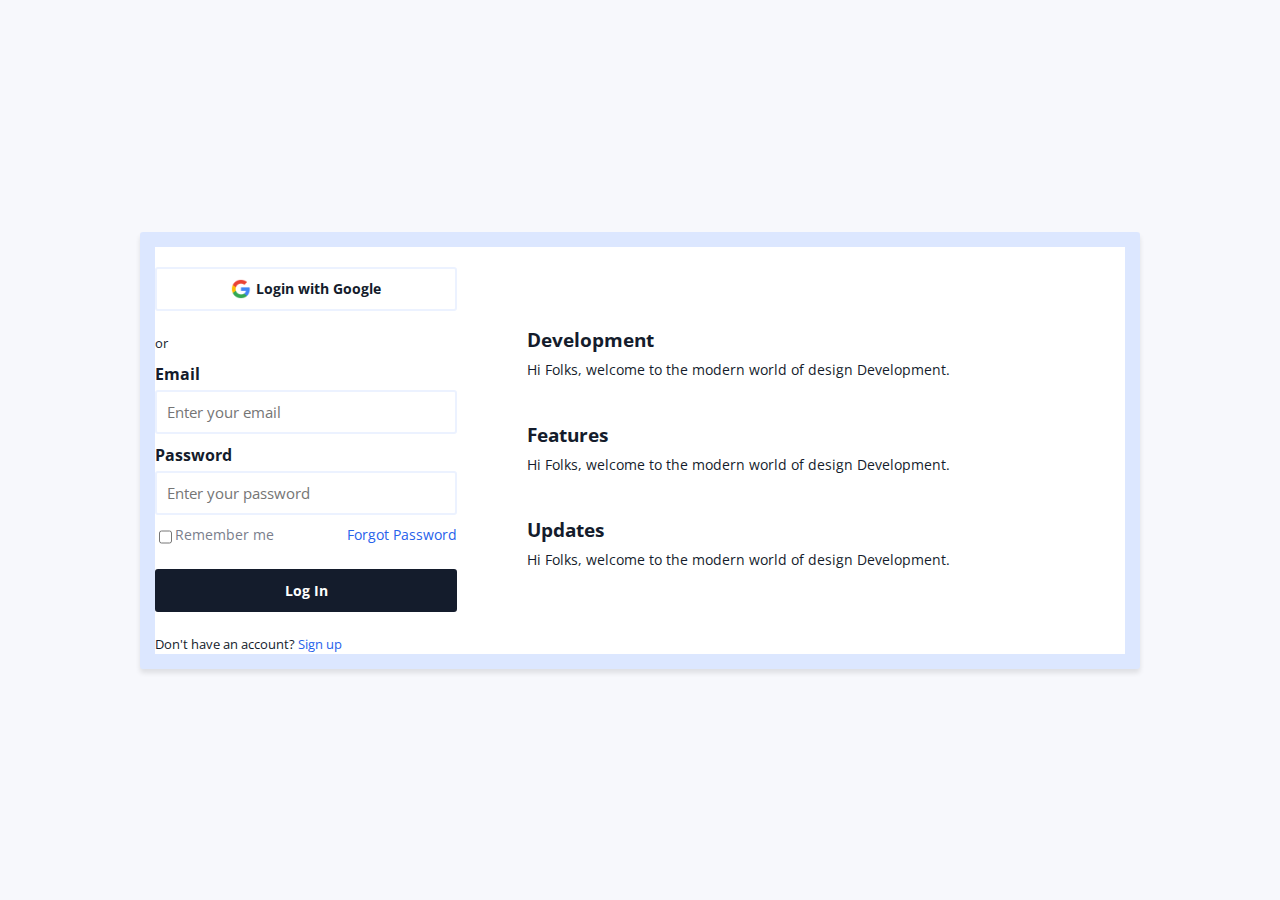
==== login/index.html @ 5b44a813 "initial commit for ui components" ====
<!DOCTYPE html>
<html lang="en">
<head>
  <meta charset="UTF-8">
  <meta http-equiv="X-UA-Compatible" content="IE=edge">
  <meta name="viewport" content="width=device-width, initial-scale=1.0">
  <link rel="stylesheet" href="style.css">
  <title>Login</title>
</head>
<body>
  <div class="container">
    <form>
      <button class="btn btn-ghost">
        <img src="./imgs/google.png" alt="google icon">
        Login with Google
      </button>

      <small>or</small>

      <div class="form-control">
        <label for="email">Email</label>
        <input type="email" name="email" id="email" placeholder="Enter your email">
      </div>

      <div class="form-control">
        <label for="password">Password</label>
        <input type="password" name="password" id="password" placeholder="Enter your password">
      </div>

      <div class="checkbox-container">
        <input type="checkbox" name="checkbox" id="remember">
        <label for="remember">Remember me</label>
        <a href="#">Forgot Password</a>
      </div>
      
      <button class="btn">Log In</button>

      <small>Don't have an account? <a href="#">Sign up</a> </small>

    </form>

    <div class="features">
      <div class="feature">
        <i class="fas fa-code"></i>
        <h3>Development</h3>
        <p>Hi Folks, welcome to the modern world of design Development.</p>
      </div>

      <div class="feature">
        <i class="fas fa-gift"></i>
        <h3>Features</h3>
        <p>Hi Folks, welcome to the modern world of design Development.</p>
      </div>

      <div class="feature">
        <i class="fas fa-edit"></i>
        <h3>Updates</h3>
        <p>Hi Folks, welcome to the modern world of design Development.</p>
      </div>


    </div>
  </div>
</body>
</html>
---- login/style.css ----
@import url("https://fonts.googleapis.com/css2?family=Open+Sans:wght@400;600&display=swap");

* {
  box-sizing: border-box;
}

body {
  background-color: #f7f8fc;
  color: #141c2c;
  font-family: "Open Sans", sans-serif;
  display: flex;
  align-items: center;
  justify-content: center;
  height: 100vh;
  margin: 0;
}

a {
  color: #2762eb;
  text-decoration: none;
}

.container {
  display: flex;
  background-color: #fff;
  border-radius: 3px;
  border: 15px solid #dce7ff;
  width: 1000px;
  max-width: 100%;
  box-shadow: 0 4px 5px rgba(0, 0, 0, 0.1);
}

.form {
  border-right: 1px solid #ecf2ff;
  display: flex;
  flex-direction: column;
  align-items: center;
  justify-content: center;
  padding: 40px;
  flex: 1.5;
}

.form-control {
  margin: 10px 0;
  width: 100%;
}

label {
  display: inline-block;
  font-weight: bold;
  margin-bottom: 5px;
}

input:not([type="checkbox"]) {
  background-color: transparent;
  border: 2px solid #ecf2ff;
  border-radius: 3px;
  font-family: inherit;
  font-size: 15px;
  padding: 10px;
  width: 100%;
}

.checkbox-container {
  display: flex;
  justify-content: space-between;
  font-size: 14px;
  width: 100%;
  margin-bottom: 15px;
}

.checkbox-container label {
  color: #7a7e8c;
  font-weight: normal;
}

.checkbox-container a {
  margin-left: auto;
}

.btn {
  cursor: pointer;
  background-color: #141c2c;
  border: 2px solid #141c2c;
  border-radius: 3px;
  color: #fff;
  display: flex;
  align-items: center;
  justify-content: center;
  font-family: inherit;
  font-weight: bold;
  font-size: 14px;
  padding: 10px;
  margin: 20px 0;
  width: 100%;
}

.btn-ghost {
  background-color: transparent;
  border-color: #ecf2ff;
  color: #141c2c;
}

.btn img {
  margin-right: 5px;
  width: 20px;
}

.features {
  flex: 1.5;
  padding: 40px;
}

.feature {
  padding-left: 30px;
  position: relative;
  margin: 40px 0;
}

.feature i {
  color: #2762eb;
  position: absolute;
  top: 5px;
  left: 0;
}

.feature h3 {
  margin: 0;
}

.feature p {
  margin: 5px 0;
  line-height: 1.8;
  font-size: 14px;
}

@media (max-width: 768px) {
  .container {
    flex-direction: column;
  }
  form {
    border-right: 0;
  }
}
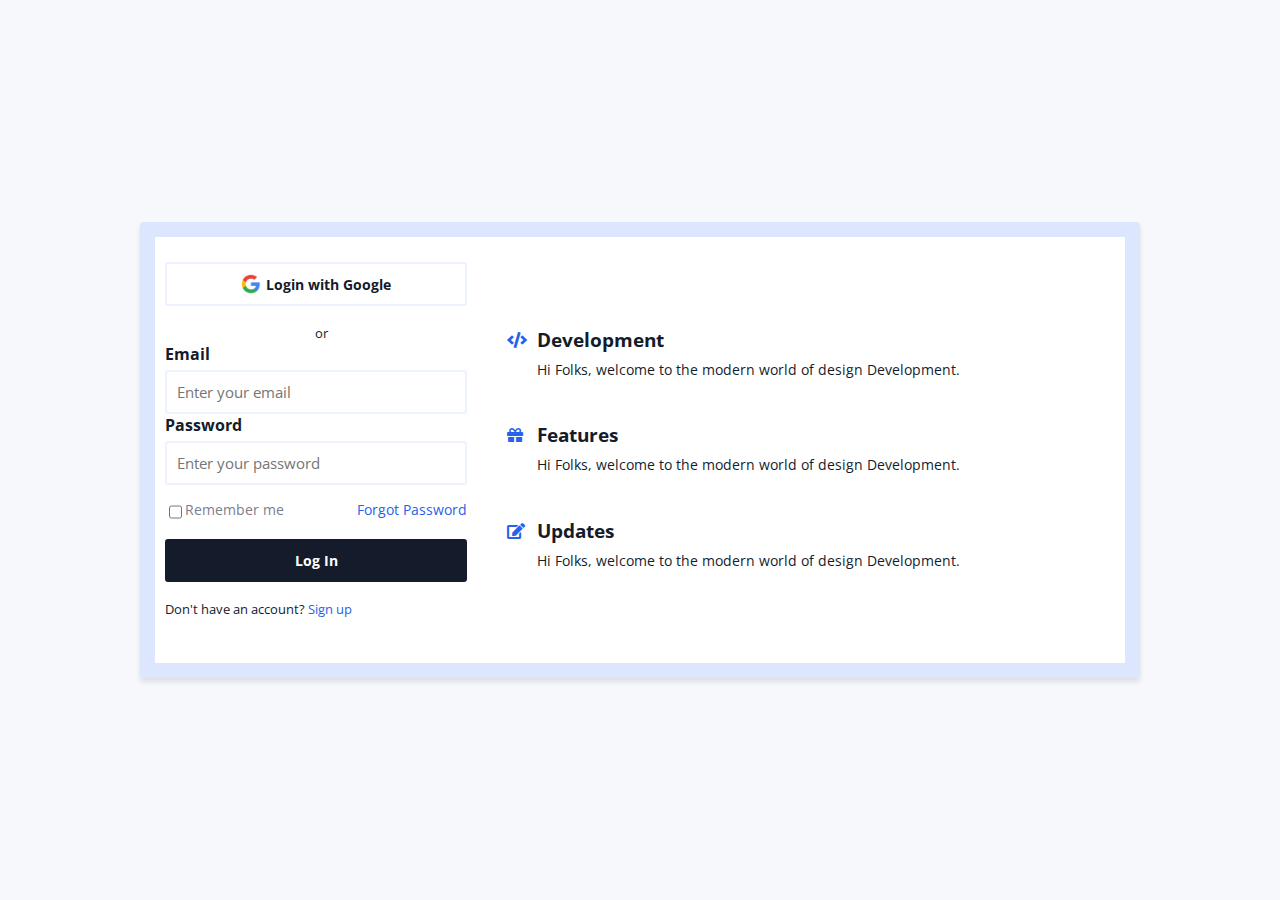
==== commit f30554eb: "login ui component bug fixed" ====
--- a/login/index.html
+++ b/login/index.html
@@ -5,6 +5,7 @@
   <meta http-equiv="X-UA-Compatible" content="IE=edge">
   <meta name="viewport" content="width=device-width, initial-scale=1.0">
   <link rel="stylesheet" href="style.css">
+  <link rel="stylesheet" href="./css/all.css">
   <title>Login</title>
 </head>
 <body>
@@ -15,7 +16,7 @@
         Login with Google
       </button>
 
-      <small>or</small>
+      <small class="smal">or</small>
 
       <div class="form-control">
         <label for="email">Email</label>
@@ -35,7 +36,7 @@
       
       <button class="btn">Log In</button>
 
-      <small>Don't have an account? <a href="#">Sign up</a> </small>
+      <small class="smal-2">Don't have an account? <a href="#">Sign up</a> </small>
 
     </form>
 
--- a/login/style.css
+++ b/login/style.css
@@ -2,6 +2,9 @@
 
 * {
   box-sizing: border-box;
+}
+*:not(.fa) {
+  font-family: "Open Sans", sans-serif;
 }
 
 body {
@@ -25,6 +28,7 @@
   background-color: #fff;
   border-radius: 3px;
   border: 15px solid #dce7ff;
+  padding: 10px;
   width: 1000px;
   max-width: 100%;
   box-shadow: 0 4px 5px rgba(0, 0, 0, 0.1);
@@ -36,12 +40,17 @@
   flex-direction: column;
   align-items: center;
   justify-content: center;
+
+  margin: auto;
   padding: 40px;
   flex: 1.5;
 }
+.smal {
+  margin-left: 150px;
+}
 
 .form-control {
-  margin: 10px 0;
+  margin: auto;
   width: 100%;
 }
 
@@ -57,6 +66,7 @@
   border-radius: 3px;
   font-family: inherit;
   font-size: 15px;
+
   padding: 10px;
   width: 100%;
 }
@@ -66,7 +76,8 @@
   justify-content: space-between;
   font-size: 14px;
   width: 100%;
-  margin-bottom: 15px;
+
+  margin-top: 15px;
 }
 
 .checkbox-container label {
@@ -91,7 +102,7 @@
   font-weight: bold;
   font-size: 14px;
   padding: 10px;
-  margin: 20px 0;
+  margin: 15px 0px;
   width: 100%;
 }
 
